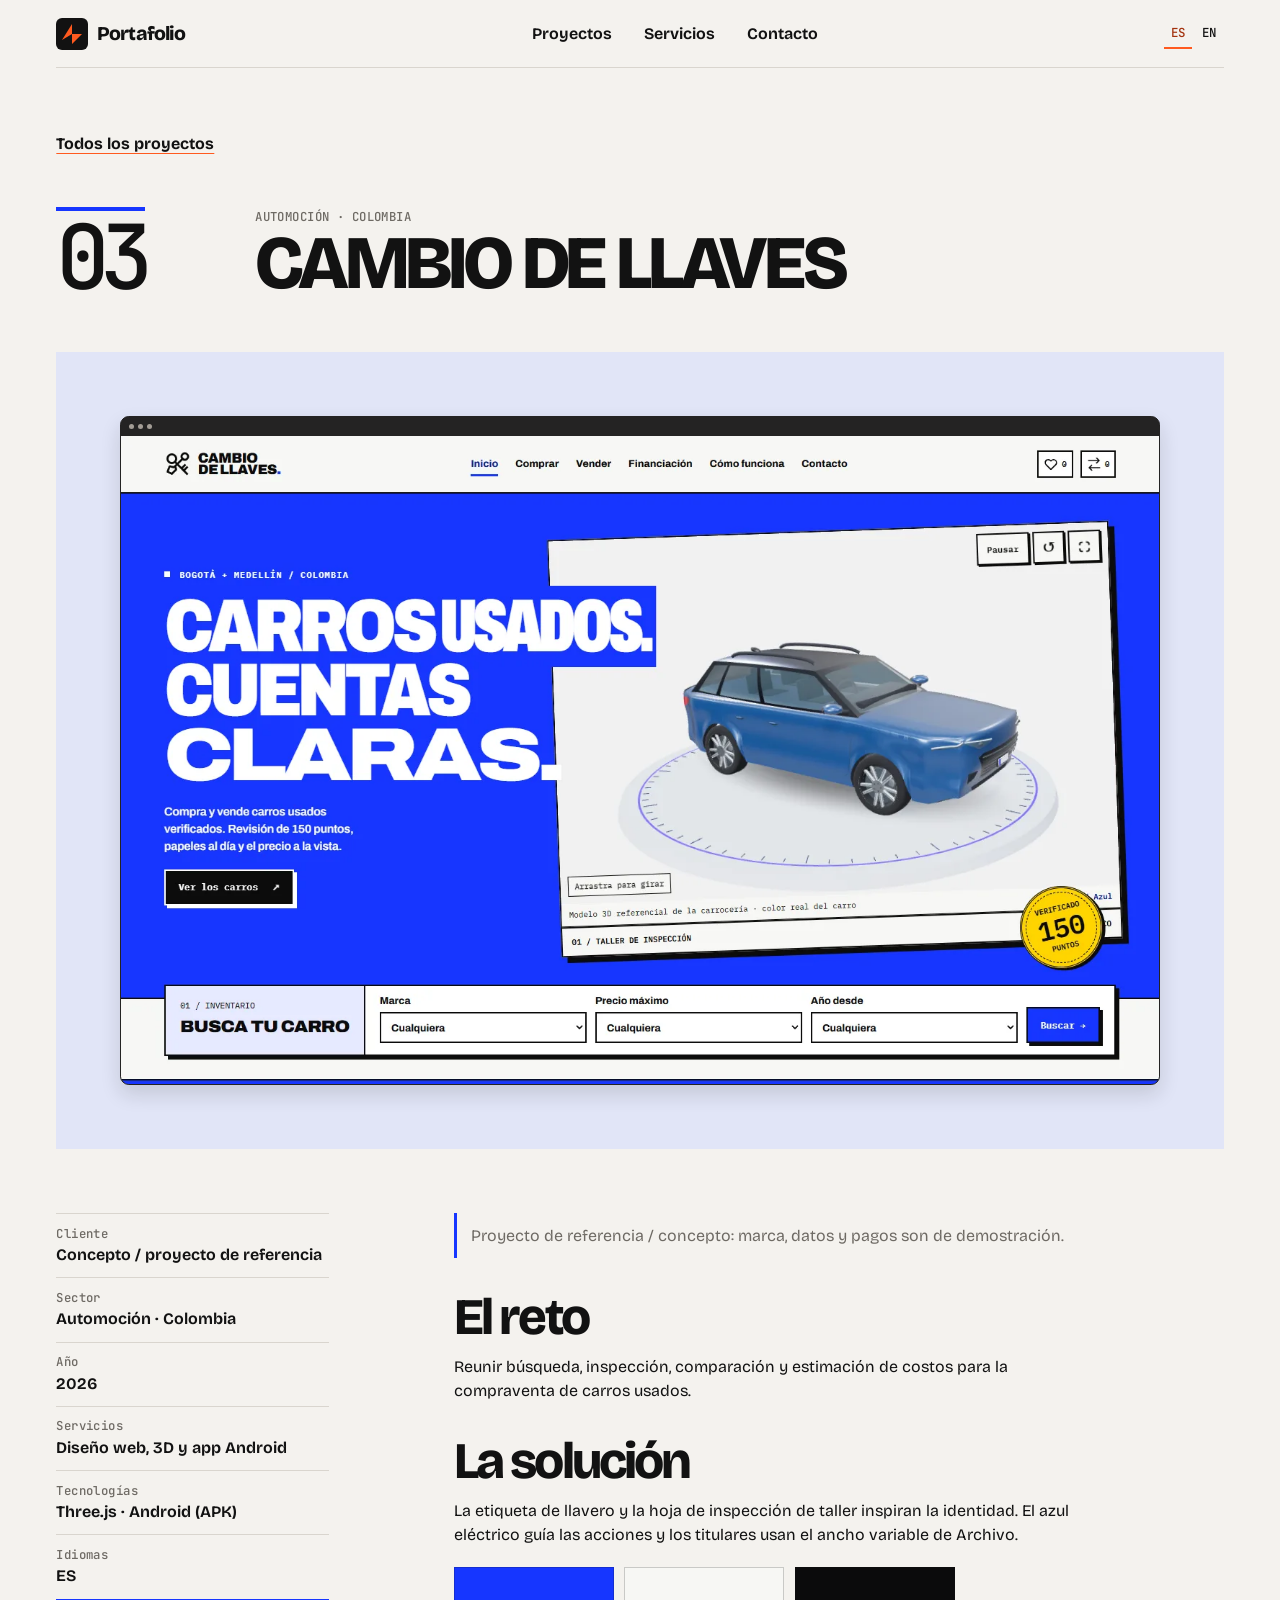
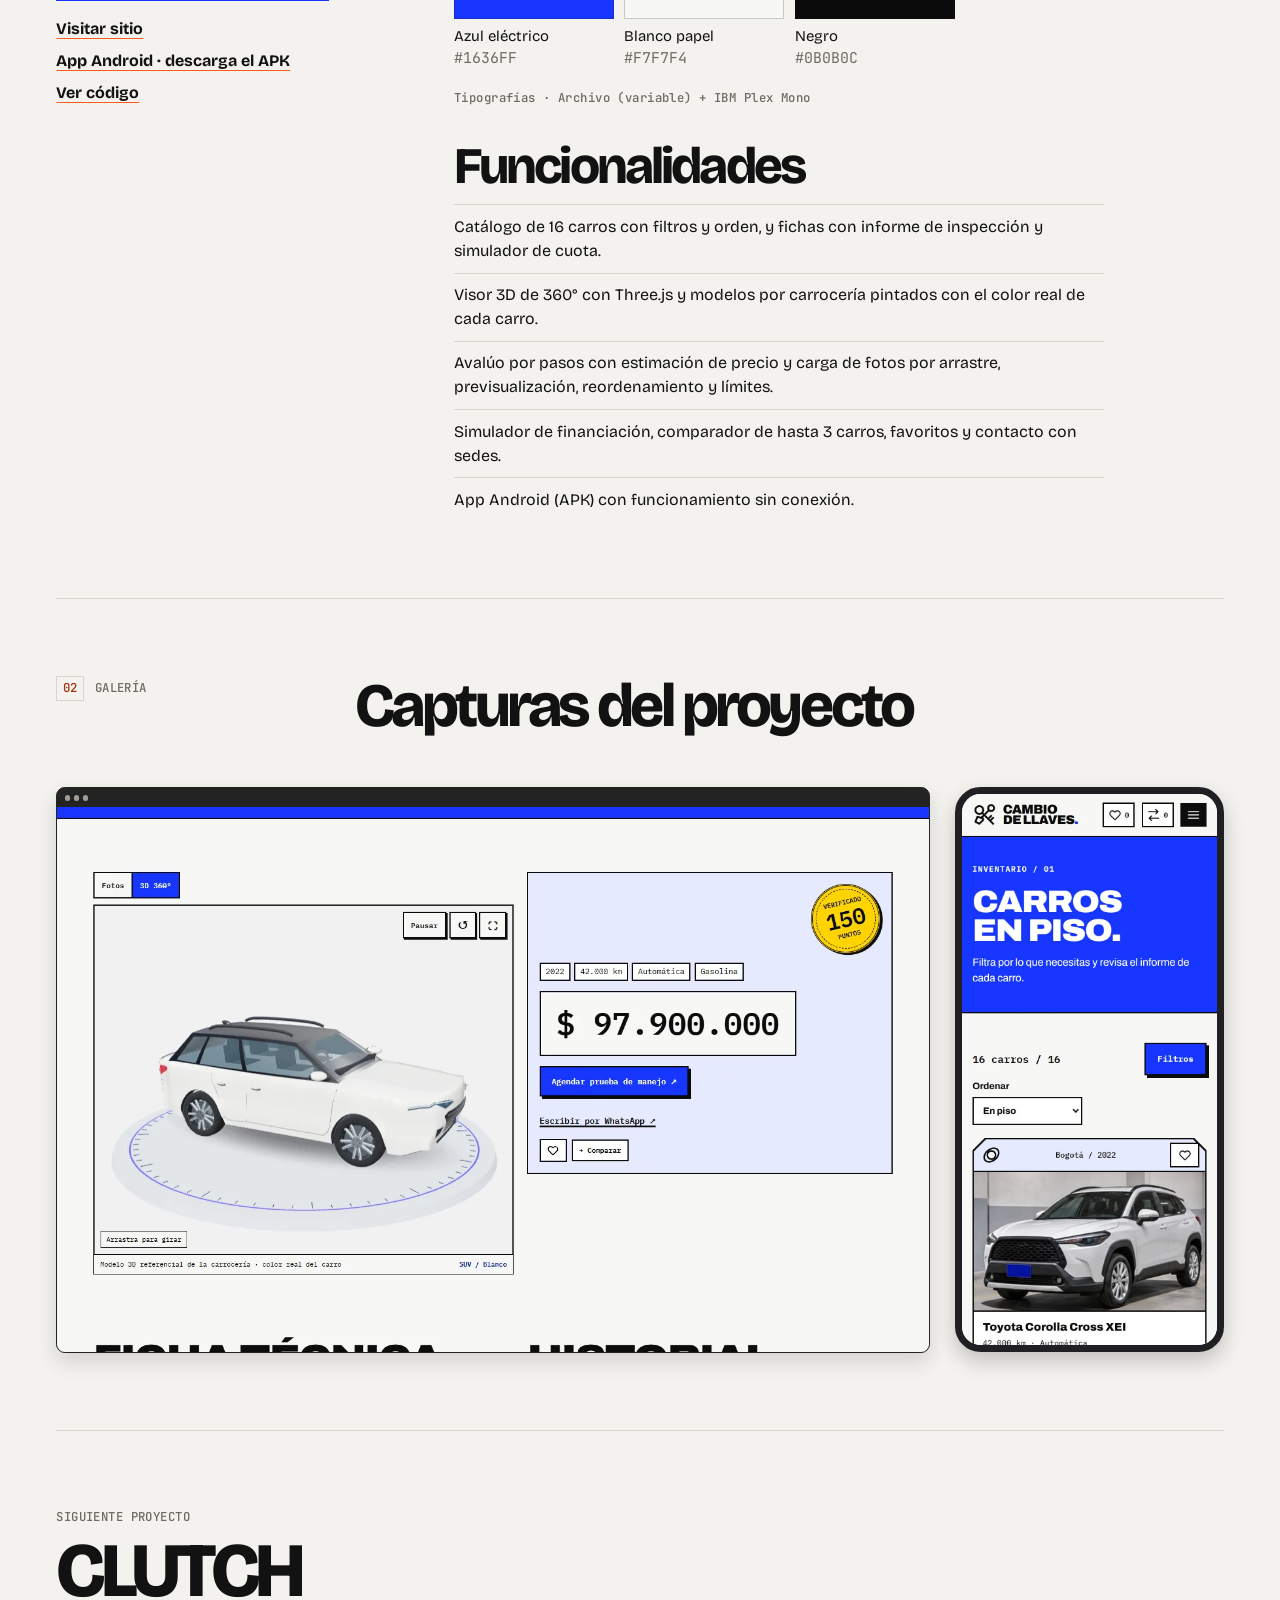
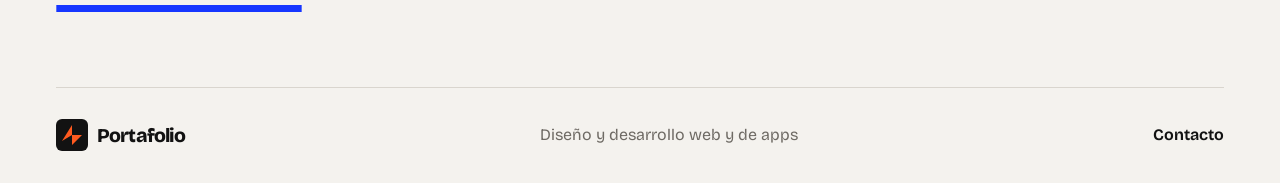
==== projects/cambio-de-llaves.html @ 355f92ff "Portafolio bilingüe con los 5 proyectos Co-Authored-By: Claude Opus 5.5 <noreply@anthropic.com>" ====
<!doctype html>
<html lang="es">
<head>
<meta charset="utf-8"><meta name="viewport" content="width=device-width, initial-scale=1">
<title>CAMBIO DE LLAVES — Portafolio</title>
<meta name="description" content="CAMBIO DE LLAVES · Automoción · Colombia. Caso de estudio de diseño y desarrollo, 2026." data-description-en="CAMBIO DE LLAVES · Automotive · Colombia. Design and development case study, 2026.">
<meta property="og:title" content="CAMBIO DE LLAVES — Portafolio"><meta property="og:description" content="CAMBIO DE LLAVES · Automoción · Colombia. Caso de estudio de diseño y desarrollo, 2026."><meta property="og:image" content="../assets/shots/cdl-home.webp"><meta property="og:locale" content="es_ES"><meta property="og:type" content="website">
<link rel="icon" type="image/svg+xml" href="../assets/favicon.svg"><link rel="stylesheet" href="https://fonts.googleapis.com/css2?family=Bricolage+Grotesque:opsz,wght@12..96,400..800&amp;family=JetBrains+Mono:wght@400;500;600&amp;display=swap" media="print" onload="this.media='all'"><link rel="stylesheet" href="../css/site.css">
<script defer src="../js/config.js"></script><script defer src="../js/projects.js"></script><script defer src="../js/site.js"></script>
</head>
<body data-project="cambio-de-llaves" style="--project:#1636FF">
<a class="skip" href="#main"><span data-en="Skip to content" >Saltar al contenido</span></a>
<header class="top wrap"><a class="brand" href="../index.html" data-page="../index.html"><img width="32" height="32" src="../assets/favicon.svg" alt=""><span data-brand>Portafolio</span></a><nav aria-label="Principal" data-nav><a class="nav-link" href="../index.html#proyectos" data-page="../index.html#proyectos"><span data-en="Work" >Proyectos</span></a><a class="nav-link" href="../index.html#servicios" data-page="../index.html#servicios"><span data-en="Services" >Servicios</span></a><a class="nav-link" href="../index.html#contacto" data-page="../index.html#contacto"><span data-en="Contact" >Contacto</span></a></nav><div class="languages" aria-label="Idioma / Language"><a lang="es" aria-label="Español" aria-current="true" href="cambio-de-llaves.html?lang=es" data-language="es">ES</a><a lang="en" aria-label="English" href="cambio-de-llaves.html?lang=en" data-language="en">EN</a></div></header>
<main id="main" tabindex="-1"><section class="wrap case-top"><a class="text-link" href="../index.html#proyectos" data-page="../index.html#proyectos"><span data-en="All projects" >Todos los proyectos</span></a><div class="case-title grid"><div class="project-number" aria-hidden="true">03</div><div><p class="eyebrow"><span data-en="Automotive · Colombia" >Automoción · Colombia</span></p><h1>CAMBIO DE LLAVES</h1></div></div><div class="case-cover cambio-de-llaves"><figure class="device browser"><div class="browser-bar" aria-hidden="true"><i></i><i></i><i></i></div><img loading="lazy" decoding="async" src="../assets/shots/cdl-home.webp" alt="Portada de Cambio de Llaves" data-alt-en="Cambio de Llaves homepage" width="1440" height="900"></figure></div></section><section class="wrap case-content grid"><aside><dl><div><dt><span data-en="Client" >Cliente</span></dt><dd><span data-en="Concept / reference project" >Concepto / proyecto de referencia</span></dd></div><div><dt><span data-en="Sector" >Sector</span></dt><dd><span data-en="Automotive · Colombia" >Automoción · Colombia</span></dd></div><div><dt><span data-en="Year" >Año</span></dt><dd>2026</dd></div><div><dt><span data-en="Services" >Servicios</span></dt><dd><span data-en="Web design, 3D and Android app" >Diseño web, 3D y app Android</span></dd></div><div><dt><span data-en="Technology" >Tecnologías</span></dt><dd>Three.js · Android (APK)</dd></div><div><dt><span data-en="Languages" >Idiomas</span></dt><dd>ES</dd></div></dl><div class="case-links"><a class="text-link" href="https://cambio-de-llaves.netlify.app"><span data-en="Visit website" >Visitar sitio</span></a><a class="text-link" href="https://github.com/danielquinteroraz-creator/cambio-de-llaves-app/releases/latest"><span data-en="Android app · download the APK" >App Android · descarga el APK</span></a><a class="text-link" href="https://github.com/danielquinteroraz-creator/cambio-de-llaves"><span data-en="View source" >Ver código</span></a></div></aside><div class="case-story"><p data-en="Reference project / concept: brand, data and payments are for demonstration." class="notice">Proyecto de referencia / concepto: marca, datos y pagos son de demostración.</p><h2 data-en="The challenge" >El reto</h2><p data-en="Bring browsing, inspection, comparison and cost estimates together for people buying or selling used cars." >Reunir búsqueda, inspección, comparación y estimación de costos para la compraventa de carros usados.</p><h2 data-en="The solution" >La solución</h2><p data-en="Key tags and workshop inspection sheets inspire the visual identity. Electric blue highlights actions, and headlines use the variable width of Archivo." >La etiqueta de llavero y la hoja de inspección de taller inspiran la identidad. El azul eléctrico guía las acciones y los titulares usan el ancho variable de Archivo.</p><ul class="swatches"><li><span class="swatch" style="--swatch:#1636FF" aria-hidden="true"></span><span data-en="Electric blue" >Azul eléctrico</span><code>#1636FF</code></li><li><span class="swatch" style="--swatch:#F7F7F4" aria-hidden="true"></span><span data-en="Paper white" >Blanco papel</span><code>#F7F7F4</code></li><li><span class="swatch" style="--swatch:#0B0B0C" aria-hidden="true"></span><span data-en="Black" >Negro</span><code>#0B0B0C</code></li></ul><p class="fonts"><span data-en="Typefaces" >Tipografías</span> · Archivo (variable) + IBM Plex Mono</p><h2 data-en="Features" >Funcionalidades</h2><ul class="features"><li><span data-en="16-car catalog with filtering and sorting, plus vehicle pages with inspection reports and payment estimates." >Catálogo de 16 carros con filtros y orden, y fichas con informe de inspección y simulador de cuota.</span></li><li><span data-en="360° Three.js viewer with models by body type, shown in each car’s actual color." >Visor 3D de 360° con Three.js y modelos por carrocería pintados con el color real de cada carro.</span></li><li><span data-en="Step-by-step appraisal with a price estimate and photo uploads with drag and drop, previews, reordering and limits." >Avalúo por pasos con estimación de precio y carga de fotos por arrastre, previsualización, reordenamiento y límites.</span></li><li><span data-en="Financing calculator, comparison of up to 3 cars, favorites and branch contacts." >Simulador de financiación, comparador de hasta 3 carros, favoritos y contacto con sedes.</span></li><li><span data-en="Android app (APK) with offline support." >App Android (APK) con funcionamiento sin conexión.</span></li></ul></div></section><section class="wrap case-gallery"><div class="section-head grid"><div class="section-label"><span aria-hidden="true">02</span><p class="eyebrow"><span data-en="Gallery" >Galería</span></p></div><h2 data-en="Project screenshots" >Capturas del proyecto</h2></div><div class="gallery mixed" data-reveal><figure class="device browser"><div class="browser-bar" aria-hidden="true"><i></i><i></i><i></i></div><img loading="lazy" decoding="async" src="../assets/shots/cdl-car.webp" alt="Ficha de carro en Cambio de Llaves" data-alt-en="Cambio de Llaves vehicle detail" width="1440" height="900"></figure><figure class="device phone"><img loading="lazy" decoding="async" src="../assets/shots/cdl-mobile.webp" alt="Cambio de Llaves en móvil" data-alt-en="Cambio de Llaves on mobile" width="780" height="1688"></figure></div></section><section class="wrap next"><p class="eyebrow"><span data-en="Next project" >Siguiente proyecto</span></p><a class="next-link" href="clutch.html" data-page="clutch.html">CLUTCH</a></section></main>
<footer class="footer wrap"><a class="brand" href="../index.html" data-page="../index.html"><img width="32" height="32" src="../assets/favicon.svg" alt=""><span data-brand>Portafolio</span></a><p data-role>Diseño y desarrollo web y de apps</p><a class="footer-link" href="../index.html#contacto" data-page="../index.html#contacto"><span data-en="Contact" >Contacto</span></a></footer>
</body>
</html>
---- css/site.css ----
@layer base, layout, components, motion;

@layer base {
  :root {
    --paper: #f4f2ee;
    --ink: #121212;
    --muted: #6e6a64;
    --line: #d9d5ce;
    --signal: #ff5a1f;
    --signal-text: #a3320e;
    --mono: "JetBrains Mono", monospace;
    --gutter: clamp(1.125rem, 4.4vw, 5rem);
    --gap: clamp(.875rem, 2vw, 2rem);
    color: var(--ink);
    background: var(--paper);
    font-family: "Bricolage Grotesque", system-ui, sans-serif;
    font-optical-sizing: auto;
    line-height: 1.5;
  }
  *, *::before, *::after { box-sizing: border-box; }
  [hidden] { display: none !important; }
  body, h1, h2, h3, p, figure, dl, dd, ul, ol { margin: 0; }
  ul, ol { padding: 0; }
  h1, h2, h3 { line-height: .98; letter-spacing: -.056em; text-wrap: balance; }
  h1 { font-size: clamp(3rem, 5.9vw, 6.3rem); font-weight: 800; }
  h2 { font-size: clamp(2.6rem, 4.8vw, 5.15rem); font-weight: 760; }
  h3 { font-size: clamp(1.45rem, 2.6vw, 2.75rem); }
  a { color: inherit; }
  img { display: block; max-width: 100%; }
  ::selection { background: var(--signal); color: var(--ink); }
  :focus-visible { outline: 2px solid var(--signal-text); outline-offset: 4px; }
  main:focus { outline: none; }
  .skip { position: fixed; z-index: 5; inset: .75rem auto auto .75rem; padding: .75rem; background: var(--ink); color: white; transform: translateY(-200%); }
  .skip:focus { transform: none; }
}
@layer layout {
  .wrap { width: min(100% - 2 * var(--gutter), 92rem); margin-inline: auto; }
  .grid { display: grid; grid-template-columns: repeat(12, minmax(0, 1fr)); gap: var(--gap); }
  .top, .footer { display: flex; align-items: center; justify-content: space-between; gap: 1rem; padding-block: 1.1rem; }
  .top { border-bottom: 1px solid var(--line); }
  .footer { border-top: 1px solid var(--line); min-height: 6rem; }
  .top nav { display: flex; flex-wrap: wrap; gap: clamp(.8rem, 2.5vw, 2.5rem); justify-content: center; }
  .hero { align-items: center; min-height: clamp(31rem, 47vw, 45rem); padding-block: clamp(3.2rem, 7vw, 7rem); }
  .hero-copy { grid-column: span 6; position: relative; z-index: 1; }
  .collage { grid-column: span 6; }
  .work, .services, .process, .contact, .case-gallery, .next { padding-block: clamp(2.8rem, 6vw, 6rem); border-top: 1px solid var(--line); }
  .section-head { margin-bottom: clamp(2rem, 4vw, 4rem); align-items: start; }
  .section-label { grid-column: span 3; display: flex; align-items: center; gap: .65rem; }
  .section-head h2 { grid-column: span 9; text-wrap: pretty; }
  .project { align-items: center; border-top: 1px solid var(--line); padding-block: clamp(1.35rem, 3vw, 3rem); }
  .project-info { grid-column: span 4; min-width: 0; }
  .project-visual { grid-column: span 8; }
  .project:nth-of-type(even) .project-visual { grid-column: 1 / span 8; grid-row: 1; }
  .project:nth-of-type(even) .project-info { grid-column: 9 / span 4; grid-row: 1; padding-left: clamp(0rem, 2vw, 2rem); }
  .service-list, .steps, .numbers { list-style: none; }
  .service-list li { align-items: baseline; border-top: 1px solid var(--line); padding-block: 1.3rem; }
  .service-list h3 { grid-column: span 5; }
  .service-list p { grid-column: span 6; }
  .steps li, .numbers li { grid-column: span 3; }
  .steps li { border-top: 1px solid var(--line); padding-top: .85rem; }
  .numbers { margin-top: clamp(2rem, 5vw, 5rem); border-top: 1px solid var(--line); padding-top: 1rem; }
  .contact-copy, .contact form { grid-column: span 6; }
  .case-top { padding-block: clamp(2rem, 5vw, 5rem); }
  .case-title { margin-block: clamp(1.75rem, 4vw, 4rem); align-items: end; }
  .case-title > div:first-child { grid-column: span 2; }
  .case-title > div:last-child { grid-column: span 10; }
  .case-content { padding-bottom: clamp(3rem, 6vw, 6rem); }
  .case-content aside { grid-column: span 3; }
  .case-story { grid-column: 5 / -1; max-width: 56rem; }
  .gallery { display: flex; align-items: flex-start; justify-content: center; gap: var(--gap); }
  .gallery.mixed .browser { flex: 1 1 70%; min-width: 0; }
  .gallery.mixed .phone { flex: 0 1 23%; max-width: 17rem; min-width: 0; }
  @media (max-width: 900px) {
    .hero-copy { grid-column: span 7; }
    .collage { grid-column: span 5; }
    .project-info, .project:nth-of-type(even) .project-info { grid-column: span 5; }
    .project-visual, .project:nth-of-type(even) .project-visual { grid-column: span 7; }
  }
  @media (max-width: 680px) {
    .top { flex-wrap: wrap; gap: .6rem 1rem; }
    .top nav { order: 3; width: 100%; justify-content: flex-start; padding-top: .6rem; border-top: 1px solid var(--line); }
    .footer { flex-wrap: wrap; }
    .footer p { order: 3; width: 100%; }
    .hero { min-height: auto; }
    .hero-copy, .collage, .section-label, .section-head h2, .project-info, .project-visual,
    .project:nth-of-type(even) .project-info, .project:nth-of-type(even) .project-visual,
    .contact-copy, .contact form, .case-content aside, .case-story, .case-title > div:last-child { grid-column: 1 / -1; }
    .project:nth-of-type(even) .project-info, .project:nth-of-type(even) .project-visual { grid-row: auto; padding-left: 0; }
    .case-title > div:first-child { grid-column: 1 / -1; }
    .service-list h3, .service-list p { grid-column: 3 / -1; }
    .service-list li { row-gap: .5rem; }
    .steps li, .numbers li { grid-column: span 6; }
    .contact form { margin-top: 1rem; }
    .gallery.mixed { flex-direction: column; align-items: center; }
    .gallery.mixed .phone { width: min(62%, 15rem); }
    .gallery.mixed .browser { width: 100%; }
  }
}
@layer components {
  .brand { display: inline-flex; align-items: center; gap: .55rem; text-decoration: none; font-weight: 800; letter-spacing: -.045em; font-size: 1.22rem; overflow-wrap: anywhere; }
  .brand img { flex: none; }
  .top nav a, .footer-link { font-weight: 650; text-decoration: none; }
  .top nav a:hover, .footer-link:hover, .brand:hover { color: var(--signal-text); }
  .languages { display: flex; gap: .2rem; font: 500 .78rem var(--mono); }
  .languages a { padding: .35rem .45rem; text-decoration: none; }
  .languages [aria-current] { color: var(--signal-text); border-bottom: 2px solid var(--signal); }
  .eyebrow, .section-label, .year, .tags, .row-number, .case-content dt, .fonts, .numbers li > span {
    font: 500 .77rem/1.5 var(--mono); letter-spacing: .035em; color: var(--muted);
  }
  .eyebrow { text-transform: uppercase; }
  .role { display: inline-block; padding-bottom: .5rem; border-bottom: 2px solid var(--signal); margin-bottom: 1.2rem; }
  .hero h1 { text-wrap: pretty; }
  .hero-description { font-size: clamp(1.06rem, 1.55vw, 1.36rem); max-width: 30rem; margin-block: 1.4rem 1.65rem; color: var(--muted); }
  .actions { display: flex; flex-wrap: wrap; align-items: center; gap: .65rem 1rem; }
  .button { display: inline-block; border: 1px solid var(--ink); background: transparent; color: var(--ink); padding: .65rem 1.05rem; font-family: inherit; font-weight: 700; font-size: 1rem; line-height: 1.3; text-decoration: none; cursor: pointer; }
  .button:hover { background: var(--ink); color: var(--paper); }
  .primary { background: var(--signal); border-color: var(--ink); }
  .text-link { font-weight: 700; color: var(--ink); text-underline-offset: .26em; text-decoration-color: var(--signal); overflow-wrap: anywhere; }
  .text-link:hover { color: var(--signal-text); text-decoration-color: currentColor; }
  .secondary { color: var(--muted); text-decoration-color: currentColor; }
  .collage { position: relative; aspect-ratio: 1.18; isolation: isolate; }
  .collage-grid { position: absolute; inset: 9% 3% 5% 4%; border: 1px solid var(--line); background-image: repeating-linear-gradient(90deg, transparent 0 calc(25% - 1px), var(--line) calc(25% - 1px) 25%); }
  .hero-back, .hero-main, .hero-phone { position: absolute; }
  .hero-back { width: 72%; top: 4%; right: 0; transform: rotate(6deg); }
  .hero-main { width: 78%; top: 26%; left: 0; transform: rotate(-5deg); }
  .hero-phone { width: 25%; right: 3%; bottom: 1%; transform: rotate(8deg); }
  .device { line-height: 0; overflow: hidden; }
  .device img { width: 100%; height: auto; }
  .browser { border-radius: .55rem; border: 1px solid #242323; background: #242323; box-shadow: 0 9px 20px #12121224; }
  .browser-bar { display: flex; align-items: center; gap: .23rem; min-height: clamp(.6rem, 1.5vw, 1.3rem); padding-left: .45rem; }
  .browser-bar i { width: clamp(.18rem, .43vw, .35rem); aspect-ratio: 1; background: #a39d96; border-radius: 50%; }
  .phone { border: clamp(3px, .55vw, 8px) solid #202024; border-radius: clamp(.65rem, 2vw, 2.2rem); box-shadow: 0 9px 20px #12121238; }
  .section-label > span, .row-number { color: var(--signal-text); }
  .section-label > span { border: 1px solid var(--line); padding: .16rem .35rem; }
  .project-number { font: 500 clamp(3.4rem, 7vw, 7rem)/.95 var(--mono); letter-spacing: -.11em; color: var(--signal-text); margin-bottom: .75rem; }
  .project-info h3 { margin: .45rem 0 .25rem; font-size: clamp(2.2rem, 4vw, 4.3rem); text-wrap: pretty; }
  .year { margin-bottom: .65rem; }
  .tags { display: flex; flex-wrap: wrap; gap: .35rem; list-style: none; margin-bottom: 1rem; }
  .tags li { border: 1px solid var(--line); padding: .18rem .42rem; }
  .project-visual, .case-cover { display: flex; align-items: center; justify-content: center; gap: var(--gap); padding: clamp(.85rem, 3vw, 3rem); }
  .astro { background: #e6ddd0; }
  .wook { background: #28202c; }
  .cambio-de-llaves { background: #e1e5f7; }
  .clutch { background: #242932; }
  .petal-and-pigment { background: #f1d8d6; }
  .case-cover { padding: clamp(1rem, 5vw, 5rem); }
  .case-cover .browser { width: min(100%, 70rem); }
  .pair .phone { width: min(37%, 14rem); }
  .case-cover.pair .phone { width: min(39%, 18rem); }
  .steps h3 { margin-block: .55rem; }
  .steps p, .service-list p, .footer p { color: var(--muted); }
  .numbers strong { display: block; font: 500 clamp(2.65rem, 6vw, 5.7rem)/1 var(--mono); letter-spacing: -.1em; margin-bottom: .3rem; }
  .contact-copy p { font-size: 1.25rem; max-width: 25rem; margin-bottom: 1rem; }
  .contact-copy .text-link { display: table; margin-bottom: .7rem; }
  form { border-top: 2px solid var(--ink); padding-top: 1rem; }
  form > p:first-child { margin-bottom: .8rem; }
  .field { display: grid; margin-bottom: .8rem; gap: .2rem; }
  label { font-weight: 700; }
  input, select, textarea { font: inherit; color: inherit; min-width: 0; width: 100%; border: 1px solid #827b72; background: #fbf9f5; border-radius: 0; padding: .55rem; }
  textarea { resize: vertical; }
  .error { color: var(--signal-text); font-size: .9rem; }
  .error:empty, #form-status:empty { display: none; }
  #form-status { margin-top: .75rem; }
  .case-title h1 { overflow-wrap: anywhere; }
  .case-title .project-number { color: var(--ink); border-top: .28rem solid var(--project); margin: 0; padding-top: .25rem; width: fit-content; }
  .case-content dl > div { border-top: 1px solid var(--line); padding-block: .65rem; }
  .case-content dd { font-weight: 650; }
  .case-links { display: grid; gap: .5rem; padding-top: 1rem; border-top: 2px solid var(--project); }
  .case-story h2 { font-size: clamp(2.15rem, 4vw, 3.7rem); margin-block: 2.1rem .8rem; text-align: start; }
  .case-story > p, .features { max-width: 65ch; }
  .case-story .notice { padding: .65rem .85rem; border-left: 3px solid var(--project); margin-bottom: .65rem; color: var(--muted); }
  .swatches { display: flex; gap: .65rem; list-style: none; flex-wrap: wrap; margin-block: 1.25rem; }
  .swatches li { flex: 1 0 5.4rem; max-width: 10rem; font-size: .93rem; }
  .swatch { display: block; height: 3.25rem; background: var(--swatch); border: 1px solid #12121233; margin-bottom: .35rem; }
  .swatches code { display: block; font-family: var(--mono); color: var(--muted); }
  .features { list-style: none; }
  .features li { border-top: 1px solid var(--line); padding-block: .6rem; }
  .next-link { display: inline-block; margin-top: .45rem; font-size: clamp(2.25rem, 6vw, 6rem); letter-spacing: -.06em; line-height: 1; font-weight: 800; text-decoration-color: var(--project); text-underline-offset: .12em; }
}
@layer motion {
  @media (prefers-reduced-motion: no-preference) {
    html { scroll-behavior: smooth; }
    .hero-back, .hero-main, .hero-phone { animation: settle .85s ease-out both; }
    .hero-main { animation-delay: .12s; }
    .hero-phone { animation-delay: .24s; }
    .arrived { animation: settle .5s ease-out both; }
    .button, .text-link, .device { transition: color .18s, background-color .18s, translate .24s; }
    @media (hover: hover) and (pointer: fine) {
      .project-visual:hover .device { translate: 0 -.24rem; }
    }
  }
  @keyframes settle { from { translate: 0 .65rem; opacity: .8; } to { translate: 0 0; opacity: 1; } }
}
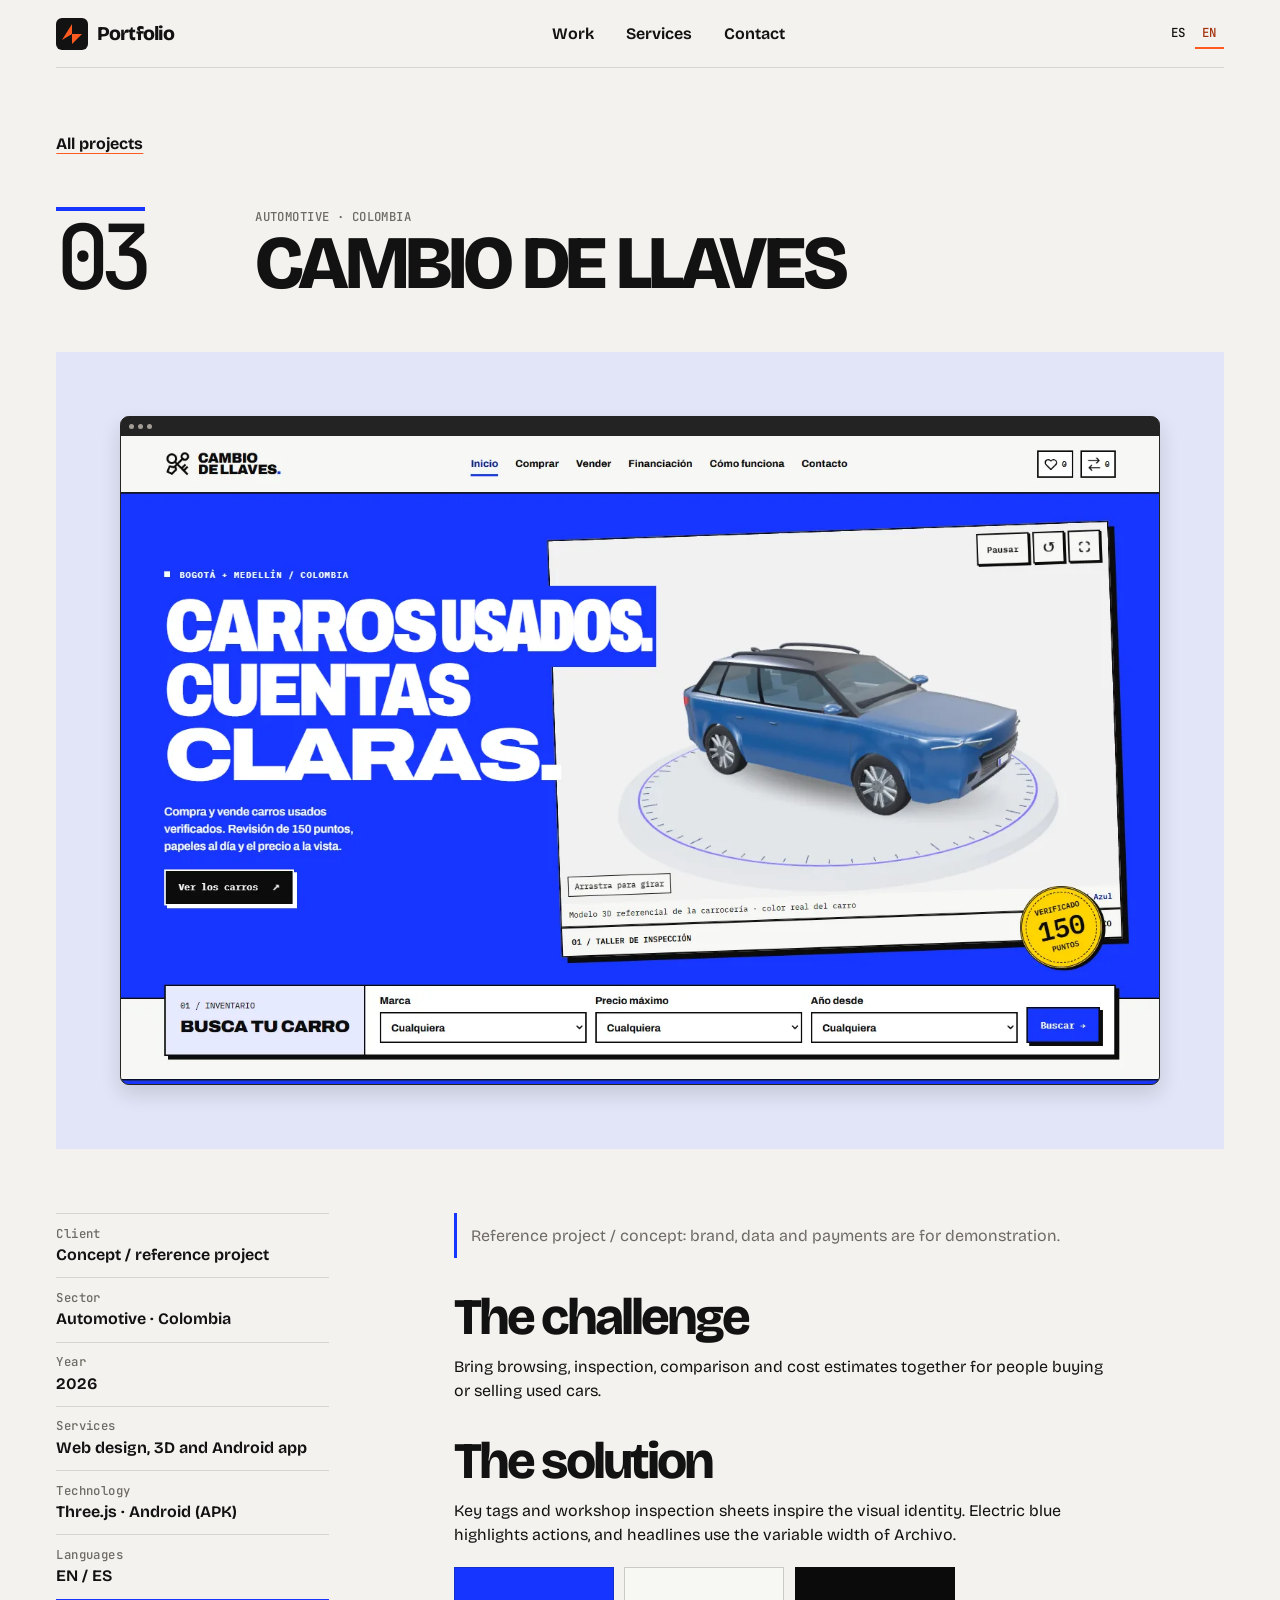
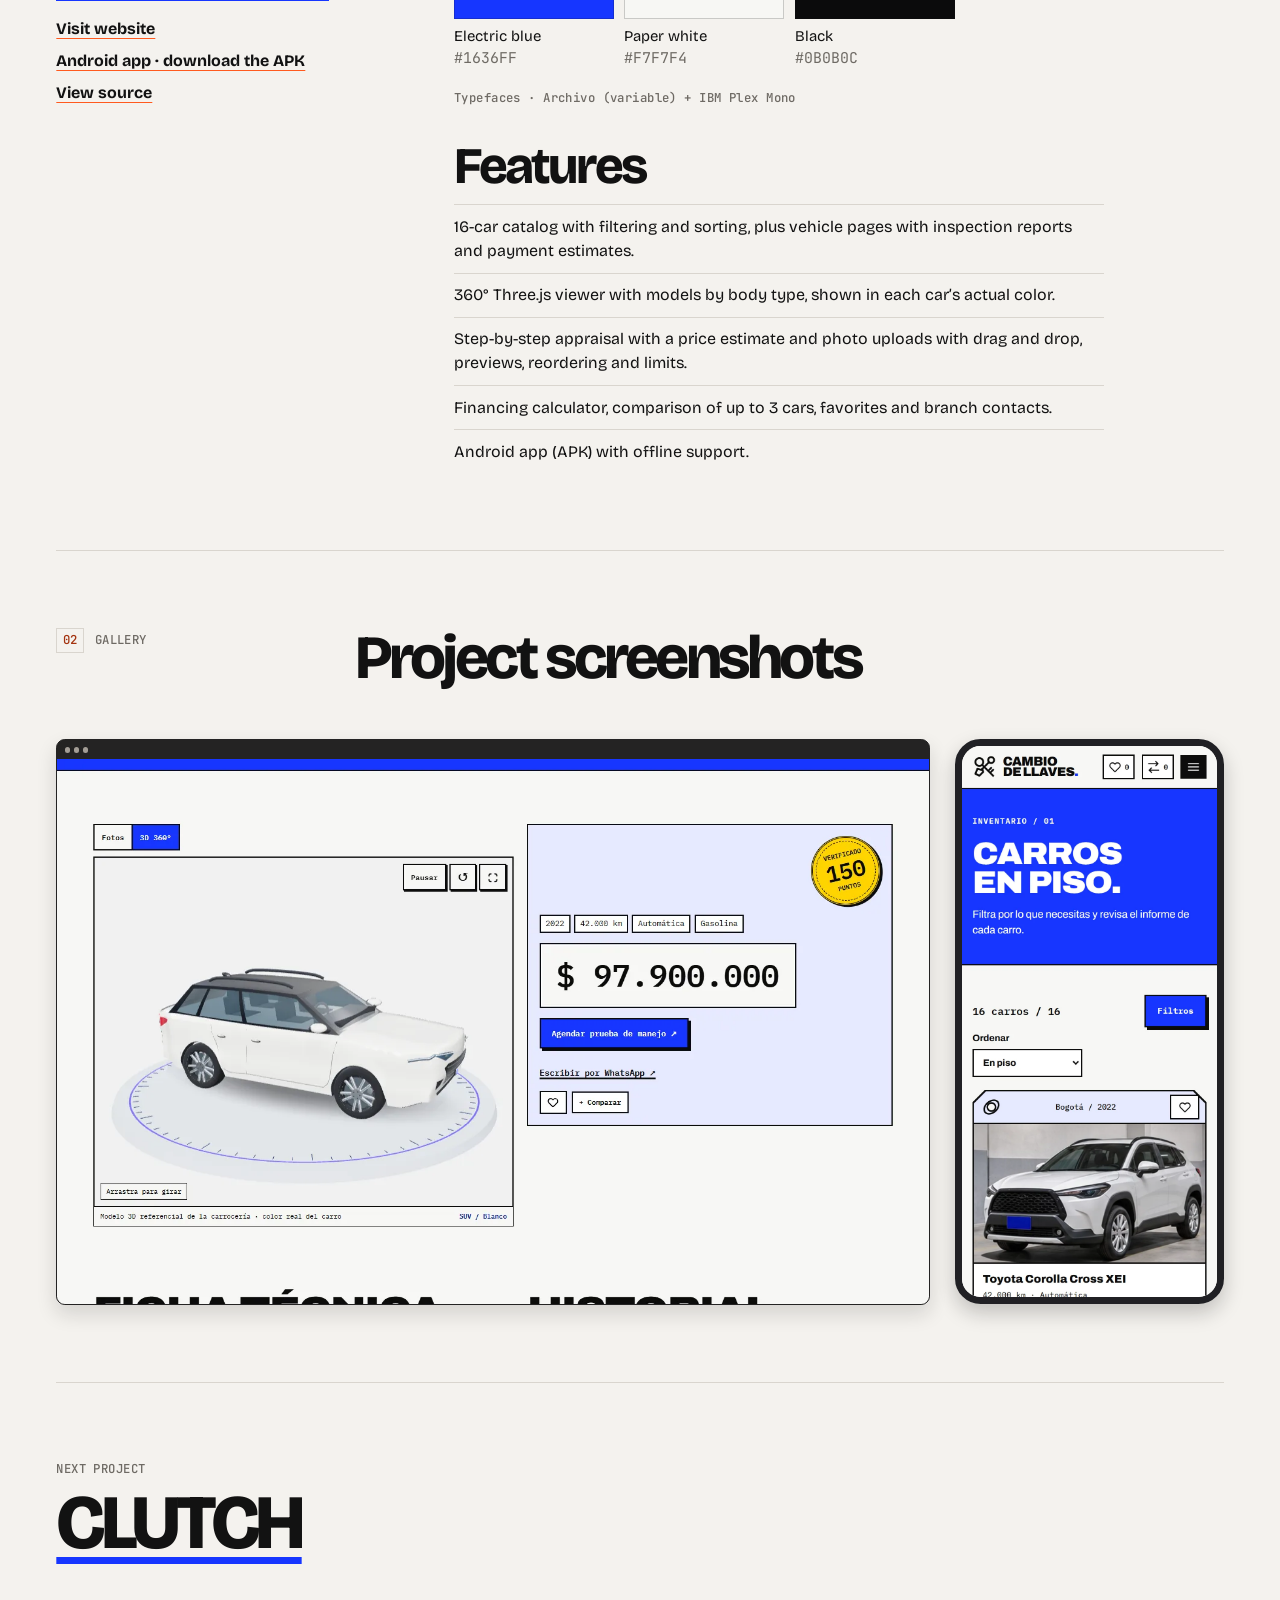
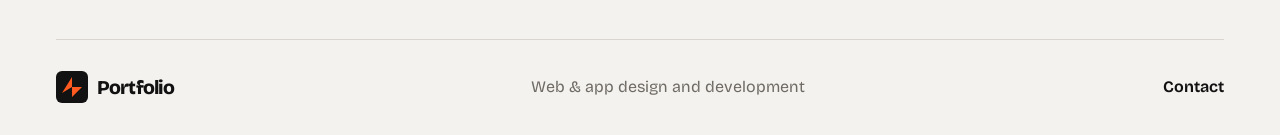
==== commit 8a642a2d: "Offer EN/NL/ES websites and add contact email Co-Authored-By: Claude Opus 5.5 <noreply@anthropic.com" ====
--- a/projects/cambio-de-llaves.html
+++ b/projects/cambio-de-llaves.html
@@ -11,7 +11,7 @@
 <body data-project="cambio-de-llaves" style="--project:#1636FF">
 <a class="skip" href="#main"><span data-en="Skip to content" >Saltar al contenido</span></a>
 <header class="top wrap"><a class="brand" href="../index.html" data-page="../index.html"><img width="32" height="32" src="../assets/favicon.svg" alt=""><span data-brand>Portafolio</span></a><nav aria-label="Principal" data-nav><a class="nav-link" href="../index.html#proyectos" data-page="../index.html#proyectos"><span data-en="Work" >Proyectos</span></a><a class="nav-link" href="../index.html#servicios" data-page="../index.html#servicios"><span data-en="Services" >Servicios</span></a><a class="nav-link" href="../index.html#contacto" data-page="../index.html#contacto"><span data-en="Contact" >Contacto</span></a></nav><div class="languages" aria-label="Idioma / Language"><a lang="es" aria-label="Español" aria-current="true" href="cambio-de-llaves.html?lang=es" data-language="es">ES</a><a lang="en" aria-label="English" href="cambio-de-llaves.html?lang=en" data-language="en">EN</a></div></header>
-<main id="main" tabindex="-1"><section class="wrap case-top"><a class="text-link" href="../index.html#proyectos" data-page="../index.html#proyectos"><span data-en="All projects" >Todos los proyectos</span></a><div class="case-title grid"><div class="project-number" aria-hidden="true">03</div><div><p class="eyebrow"><span data-en="Automotive · Colombia" >Automoción · Colombia</span></p><h1>CAMBIO DE LLAVES</h1></div></div><div class="case-cover cambio-de-llaves"><figure class="device browser"><div class="browser-bar" aria-hidden="true"><i></i><i></i><i></i></div><img loading="lazy" decoding="async" src="../assets/shots/cdl-home.webp" alt="Portada de Cambio de Llaves" data-alt-en="Cambio de Llaves homepage" width="1440" height="900"></figure></div></section><section class="wrap case-content grid"><aside><dl><div><dt><span data-en="Client" >Cliente</span></dt><dd><span data-en="Concept / reference project" >Concepto / proyecto de referencia</span></dd></div><div><dt><span data-en="Sector" >Sector</span></dt><dd><span data-en="Automotive · Colombia" >Automoción · Colombia</span></dd></div><div><dt><span data-en="Year" >Año</span></dt><dd>2026</dd></div><div><dt><span data-en="Services" >Servicios</span></dt><dd><span data-en="Web design, 3D and Android app" >Diseño web, 3D y app Android</span></dd></div><div><dt><span data-en="Technology" >Tecnologías</span></dt><dd>Three.js · Android (APK)</dd></div><div><dt><span data-en="Languages" >Idiomas</span></dt><dd>ES</dd></div></dl><div class="case-links"><a class="text-link" href="https://cambio-de-llaves.netlify.app"><span data-en="Visit website" >Visitar sitio</span></a><a class="text-link" href="https://github.com/danielquinteroraz-creator/cambio-de-llaves-app/releases/latest"><span data-en="Android app · download the APK" >App Android · descarga el APK</span></a><a class="text-link" href="https://github.com/danielquinteroraz-creator/cambio-de-llaves"><span data-en="View source" >Ver código</span></a></div></aside><div class="case-story"><p data-en="Reference project / concept: brand, data and payments are for demonstration." class="notice">Proyecto de referencia / concepto: marca, datos y pagos son de demostración.</p><h2 data-en="The challenge" >El reto</h2><p data-en="Bring browsing, inspection, comparison and cost estimates together for people buying or selling used cars." >Reunir búsqueda, inspección, comparación y estimación de costos para la compraventa de carros usados.</p><h2 data-en="The solution" >La solución</h2><p data-en="Key tags and workshop inspection sheets inspire the visual identity. Electric blue highlights actions, and headlines use the variable width of Archivo." >La etiqueta de llavero y la hoja de inspección de taller inspiran la identidad. El azul eléctrico guía las acciones y los titulares usan el ancho variable de Archivo.</p><ul class="swatches"><li><span class="swatch" style="--swatch:#1636FF" aria-hidden="true"></span><span data-en="Electric blue" >Azul eléctrico</span><code>#1636FF</code></li><li><span class="swatch" style="--swatch:#F7F7F4" aria-hidden="true"></span><span data-en="Paper white" >Blanco papel</span><code>#F7F7F4</code></li><li><span class="swatch" style="--swatch:#0B0B0C" aria-hidden="true"></span><span data-en="Black" >Negro</span><code>#0B0B0C</code></li></ul><p class="fonts"><span data-en="Typefaces" >Tipografías</span> · Archivo (variable) + IBM Plex Mono</p><h2 data-en="Features" >Funcionalidades</h2><ul class="features"><li><span data-en="16-car catalog with filtering and sorting, plus vehicle pages with inspection reports and payment estimates." >Catálogo de 16 carros con filtros y orden, y fichas con informe de inspección y simulador de cuota.</span></li><li><span data-en="360° Three.js viewer with models by body type, shown in each car’s actual color." >Visor 3D de 360° con Three.js y modelos por carrocería pintados con el color real de cada carro.</span></li><li><span data-en="Step-by-step appraisal with a price estimate and photo uploads with drag and drop, previews, reordering and limits." >Avalúo por pasos con estimación de precio y carga de fotos por arrastre, previsualización, reordenamiento y límites.</span></li><li><span data-en="Financing calculator, comparison of up to 3 cars, favorites and branch contacts." >Simulador de financiación, comparador de hasta 3 carros, favoritos y contacto con sedes.</span></li><li><span data-en="Android app (APK) with offline support." >App Android (APK) con funcionamiento sin conexión.</span></li></ul></div></section><section class="wrap case-gallery"><div class="section-head grid"><div class="section-label"><span aria-hidden="true">02</span><p class="eyebrow"><span data-en="Gallery" >Galería</span></p></div><h2 data-en="Project screenshots" >Capturas del proyecto</h2></div><div class="gallery mixed" data-reveal><figure class="device browser"><div class="browser-bar" aria-hidden="true"><i></i><i></i><i></i></div><img loading="lazy" decoding="async" src="../assets/shots/cdl-car.webp" alt="Ficha de carro en Cambio de Llaves" data-alt-en="Cambio de Llaves vehicle detail" width="1440" height="900"></figure><figure class="device phone"><img loading="lazy" decoding="async" src="../assets/shots/cdl-mobile.webp" alt="Cambio de Llaves en móvil" data-alt-en="Cambio de Llaves on mobile" width="780" height="1688"></figure></div></section><section class="wrap next"><p class="eyebrow"><span data-en="Next project" >Siguiente proyecto</span></p><a class="next-link" href="clutch.html" data-page="clutch.html">CLUTCH</a></section></main>
+<main id="main" tabindex="-1"><section class="wrap case-top"><a class="text-link" href="../index.html#proyectos" data-page="../index.html#proyectos"><span data-en="All projects" >Todos los proyectos</span></a><div class="case-title grid"><div class="project-number" aria-hidden="true">03</div><div><p class="eyebrow"><span data-en="Automotive · Colombia" >Automoción · Colombia</span></p><h1>CAMBIO DE LLAVES</h1></div></div><div class="case-cover cambio-de-llaves"><figure class="device browser"><div class="browser-bar" aria-hidden="true"><i></i><i></i><i></i></div><img loading="lazy" decoding="async" src="../assets/shots/cdl-home.webp" alt="Portada de Cambio de Llaves" data-alt-en="Cambio de Llaves homepage" width="1440" height="900"></figure></div></section><section class="wrap case-content grid"><aside><dl><div><dt><span data-en="Client" >Cliente</span></dt><dd><span data-en="Concept / reference project" >Concepto / proyecto de referencia</span></dd></div><div><dt><span data-en="Sector" >Sector</span></dt><dd><span data-en="Automotive · Colombia" >Automoción · Colombia</span></dd></div><div><dt><span data-en="Year" >Año</span></dt><dd>2026</dd></div><div><dt><span data-en="Services" >Servicios</span></dt><dd><span data-en="Web design, 3D and Android app" >Diseño web, 3D y app Android</span></dd></div><div><dt><span data-en="Technology" >Tecnologías</span></dt><dd>Three.js · Android (APK)</dd></div><div><dt><span data-en="Languages" >Idiomas</span></dt><dd>EN / ES</dd></div></dl><div class="case-links"><a class="text-link" href="https://cambio-de-llaves.netlify.app"><span data-en="Visit website" >Visitar sitio</span></a><a class="text-link" href="https://github.com/danielquinteroraz-creator/cambio-de-llaves-app/releases/latest"><span data-en="Android app · download the APK" >App Android · descarga el APK</span></a><a class="text-link" href="https://github.com/danielquinteroraz-creator/cambio-de-llaves"><span data-en="View source" >Ver código</span></a></div></aside><div class="case-story"><p data-en="Reference project / concept: brand, data and payments are for demonstration." class="notice">Proyecto de referencia / concepto: marca, datos y pagos son de demostración.</p><h2 data-en="The challenge" >El reto</h2><p data-en="Bring browsing, inspection, comparison and cost estimates together for people buying or selling used cars." >Reunir búsqueda, inspección, comparación y estimación de costos para la compraventa de carros usados.</p><h2 data-en="The solution" >La solución</h2><p data-en="Key tags and workshop inspection sheets inspire the visual identity. Electric blue highlights actions, and headlines use the variable width of Archivo." >La etiqueta de llavero y la hoja de inspección de taller inspiran la identidad. El azul eléctrico guía las acciones y los titulares usan el ancho variable de Archivo.</p><ul class="swatches"><li><span class="swatch" style="--swatch:#1636FF" aria-hidden="true"></span><span data-en="Electric blue" >Azul eléctrico</span><code>#1636FF</code></li><li><span class="swatch" style="--swatch:#F7F7F4" aria-hidden="true"></span><span data-en="Paper white" >Blanco papel</span><code>#F7F7F4</code></li><li><span class="swatch" style="--swatch:#0B0B0C" aria-hidden="true"></span><span data-en="Black" >Negro</span><code>#0B0B0C</code></li></ul><p class="fonts"><span data-en="Typefaces" >Tipografías</span> · Archivo (variable) + IBM Plex Mono</p><h2 data-en="Features" >Funcionalidades</h2><ul class="features"><li><span data-en="16-car catalog with filtering and sorting, plus vehicle pages with inspection reports and payment estimates." >Catálogo de 16 carros con filtros y orden, y fichas con informe de inspección y simulador de cuota.</span></li><li><span data-en="360° Three.js viewer with models by body type, shown in each car’s actual color." >Visor 3D de 360° con Three.js y modelos por carrocería pintados con el color real de cada carro.</span></li><li><span data-en="Step-by-step appraisal with a price estimate and photo uploads with drag and drop, previews, reordering and limits." >Avalúo por pasos con estimación de precio y carga de fotos por arrastre, previsualización, reordenamiento y límites.</span></li><li><span data-en="Financing calculator, comparison of up to 3 cars, favorites and branch contacts." >Simulador de financiación, comparador de hasta 3 carros, favoritos y contacto con sedes.</span></li><li><span data-en="Android app (APK) with offline support." >App Android (APK) con funcionamiento sin conexión.</span></li></ul></div></section><section class="wrap case-gallery"><div class="section-head grid"><div class="section-label"><span aria-hidden="true">02</span><p class="eyebrow"><span data-en="Gallery" >Galería</span></p></div><h2 data-en="Project screenshots" >Capturas del proyecto</h2></div><div class="gallery mixed" data-reveal><figure class="device browser"><div class="browser-bar" aria-hidden="true"><i></i><i></i><i></i></div><img loading="lazy" decoding="async" src="../assets/shots/cdl-car.webp" alt="Ficha de carro en Cambio de Llaves" data-alt-en="Cambio de Llaves vehicle detail" width="1440" height="900"></figure><figure class="device phone"><img loading="lazy" decoding="async" src="../assets/shots/cdl-mobile.webp" alt="Cambio de Llaves en móvil" data-alt-en="Cambio de Llaves on mobile" width="780" height="1688"></figure></div></section><section class="wrap next"><p class="eyebrow"><span data-en="Next project" >Siguiente proyecto</span></p><a class="next-link" href="clutch.html" data-page="clutch.html">CLUTCH</a></section></main>
 <footer class="footer wrap"><a class="brand" href="../index.html" data-page="../index.html"><img width="32" height="32" src="../assets/favicon.svg" alt=""><span data-brand>Portafolio</span></a><p data-role>Diseño y desarrollo web y de apps</p><a class="footer-link" href="../index.html#contacto" data-page="../index.html#contacto"><span data-en="Contact" >Contacto</span></a></footer>
 </body>
 </html>
